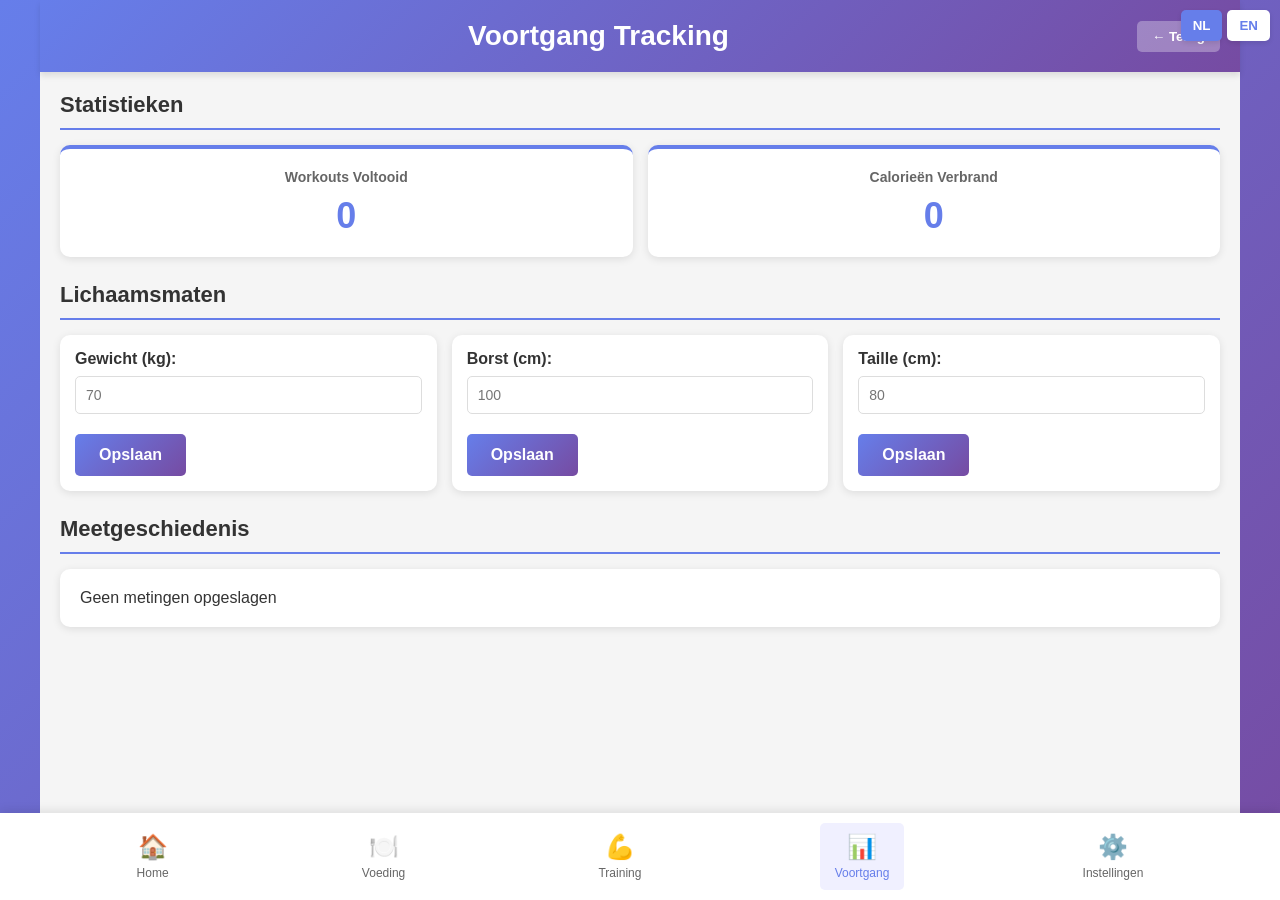
==== progress.html @ 4b8b4304 "Initial commit: Complete fitness app with all pages and functionality" ====
<!DOCTYPE html>
<html lang="nl">
<head>
    <meta charset="UTF-8">
    <meta name="viewport" content="width=device-width, initial-scale=1.0">
    <title>Voortgang</title>
    <link rel="stylesheet" href="styles.css">
</head>
<body>
    <div class="container">
        <div class="language-switch">
            <button id="langNl" class="lang-btn active">NL</button>
            <button id="langEn" class="lang-btn">EN</button>
        </div>

        <header class="header">
            <h1>Voortgang Tracking</h1>
            <button onclick="navigateTo('index')" class="btn-back">← Terug</button>
        </header>

        <main id="mainContent" class="main-content">
            <div class="section">
                <h2>Statistieken</h2>
                <div class="stats-grid">
                    <div class="stat-card">
                        <h3>Workouts Voltooid</h3>
                        <p class="stat-number" id="workoutsCount">0</p>
                    </div>
                    <div class="stat-card">
                        <h3>Calorieën Verbrand</h3>
                        <p class="stat-number" id="caloriesBurned">0</p>
                    </div>
                </div>
            </div>

            <div class="section">
                <h2>Lichaamsmaten</h2>
                <div class="measurements">
                    <div class="measurement-input">
                        <label>Gewicht (kg):</label>
                        <input type="number" id="weight" step="0.1" placeholder="70">
                        <button onclick="addMeasurement('weight')" class="btn-primary">Opslaan</button>
                    </div>
                    <div class="measurement-input">
                        <label>Borst (cm):</label>
                        <input type="number" id="chest" step="0.1" placeholder="100">
                        <button onclick="addMeasurement('chest')" class="btn-primary">Opslaan</button>
                    </div>
                    <div class="measurement-input">
                        <label>Taille (cm):</label>
                        <input type="number" id="waist" step="0.1" placeholder="80">
                        <button onclick="addMeasurement('waist')" class="btn-primary">Opslaan</button>
                    </div>
                </div>
            </div>

            <div class="section">
                <h2>Meetgeschiedenis</h2>
                <div id="measurementHistory" class="measurement-history">
                    <p>Geen metingen opgeslagen</p>
                </div>
            </div>
        </main>

        <footer class="footer">
            <nav class="nav-footer">
                <a href="#" onclick="navigateTo('index')" class="nav-item"><span class="icon">🏠</span><span>Home</span></a>
                <a href="#" onclick="navigateTo('nutrition')" class="nav-item"><span class="icon">🍽️</span><span>Voeding</span></a>
                <a href="#" onclick="navigateTo('workout')" class="nav-item"><span class="icon">💪</span><span>Training</span></a>
                <a href="#" onclick="navigateTo('progress')" class="nav-item active"><span class="icon">📊</span><span>Voortgang</span></a>
                <a href="#" onclick="navigateTo('settings')" class="nav-item"><span class="icon">⚙️</span><span>Instellingen</span></a>
            </nav>
        </footer>
    </div>

    <script src="app.js"></script>
    <script src="progress.js"></script>
</body>
</html>
---- styles.css ----
/* ===== GLOBAL STYLES ===== */
* {
    margin: 0;
    padding: 0;
    box-sizing: border-box;
}

body {
    font-family: 'Segoe UI', Tahoma, Geneva, Verdana, sans-serif;
    background: linear-gradient(135deg, #667eea 0%, #764ba2 100%);
    min-height: 100vh;
    color: #333;
}

html, body {
    width: 100%;
    height: 100%;
    overflow-x: hidden;
}

.container {
    max-width: 1200px;
    margin: 0 auto;
    padding: 0;
    position: relative;
    min-height: 100vh;
    display: flex;
    flex-direction: column;
    background-color: #f5f5f5;
}

/* ===== LANGUAGE SWITCH ===== */
.language-switch {
    position: fixed;
    top: 10px;
    right: 10px;
    z-index: 1000;
    display: flex;
    gap: 5px;
}

.lang-btn {
    padding: 8px 12px;
    border: none;
    background: white;
    color: #667eea;
    border-radius: 5px;
    cursor: pointer;
    font-weight: bold;
    transition: all 0.3s ease;
    box-shadow: 0 2px 5px rgba(0,0,0,0.1);
}

.lang-btn.active {
    background: #667eea;
    color: white;
}

.lang-btn:hover {
    transform: translateY(-2px);
    box-shadow: 0 4px 8px rgba(0,0,0,0.2);
}

/* ===== HEADER ===== */
.header {
    background: linear-gradient(135deg, #667eea 0%, #764ba2 100%);
    color: white;
    padding: 20px;
    text-align: center;
    box-shadow: 0 4px 6px rgba(0,0,0,0.1);
    display: flex;
    justify-content: space-between;
    align-items: center;
}

.header h1 {
    font-size: 28px;
    flex: 1;
    margin: 0;
}

.btn-back {
    background: rgba(255,255,255,0.3);
    color: white;
    border: none;
    padding: 8px 15px;
    border-radius: 5px;
    cursor: pointer;
    transition: all 0.3s ease;
    font-weight: bold;
}

.btn-back:hover {
    background: rgba(255,255,255,0.5);
}

/* ===== MAIN CONTENT ===== */
.main-content {
    flex: 1;
    padding: 20px;
    padding-bottom: 100px;
    overflow-y: auto;
}

.section {
    margin-bottom: 25px;
}

.section h2 {
    color: #333;
    margin-bottom: 15px;
    font-size: 22px;
    border-bottom: 2px solid #667eea;
    padding-bottom: 10px;
}

/* ===== CARDS ===== */
.card {
    background: white;
    border-radius: 10px;
    padding: 20px;
    margin-bottom: 15px;
    box-shadow: 0 2px 8px rgba(0,0,0,0.1);
    transition: transform 0.3s ease, box-shadow 0.3s ease;
}

.card:hover {
    transform: translateY(-2px);
    box-shadow: 0 4px 12px rgba(0,0,0,0.15);
}

.card h2 {
    color: #333;
    margin-bottom: 10px;
    border: none;
    padding-bottom: 0;
}

.card h3 {
    color: #555;
    margin-bottom: 10px;
}

/* ===== BUTTONS ===== */
.btn-primary {
    background: linear-gradient(135deg, #667eea 0%, #764ba2 100%);
    color: white;
    border: none;
    padding: 12px 24px;
    border-radius: 5px;
    cursor: pointer;
    font-size: 16px;
    font-weight: bold;
    transition: all 0.3s ease;
    margin-top: 10px;
}

.btn-primary:hover {
    transform: translateY(-2px);
    box-shadow: 0 4px 8px rgba(102, 126, 234, 0.4);
}

.btn-primary:active {
    transform: translateY(0);
}

.btn-secondary {
    background: #6c757d;
    color: white;
    border: none;
    padding: 10px 20px;
    border-radius: 5px;
    cursor: pointer;
    transition: all 0.3s ease;
}

.btn-secondary:hover {
    background: #5a6268;
}

.btn-success {
    background: linear-gradient(135deg, #00d4ff 0%, #0099ff 100%);
    color: white;
    border: none;
    padding: 12px 24px;
    border-radius: 5px;
    cursor: pointer;
    font-weight: bold;
    transition: all 0.3s ease;
}

.btn-success:hover {
    transform: translateY(-2px);
    box-shadow: 0 4px 8px rgba(0, 211, 255, 0.4);
}

.btn-danger {
    background: linear-gradient(135deg, #ff6b6b 0%, #ee5a6f 100%);
    color: white;
    border: none;
    padding: 10px 20px;
    border-radius: 5px;
    cursor: pointer;
    transition: all 0.3s ease;
}

.btn-danger:hover {
    transform: translateY(-2px);
    box-shadow: 0 4px 8px rgba(255, 107, 107, 0.4);
}

.btn-cta {
    background: linear-gradient(135deg, #00d4ff 0%, #0099ff 100%);
    color: white;
    border: none;
    padding: 15px 30px;
    border-radius: 5px;
    cursor: pointer;
    font-size: 18px;
    font-weight: bold;
    width: 100%;
    transition: all 0.3s ease;
}

.btn-cta:hover {
    transform: translateY(-3px);
    box-shadow: 0 6px 12px rgba(0, 211, 255, 0.4);
}

.btn-small {
    background: #667eea;
    color: white;
    border: none;
    padding: 8px 16px;
    border-radius: 5px;
    cursor: pointer;
    font-size: 14px;
    transition: all 0.3s ease;
}

.btn-small:hover {
    background: #764ba2;
}

/* ===== OVERVIEW SECTION ===== */
.overview-section {
    width: 100%;
}

.goal-display {
    background: #f8f9fa;
    padding: 15px;
    border-radius: 5px;
    margin-top: 10px;
    border-left: 4px solid #667eea;
}

.progress-overview {
    background: #f8f9fa;
    padding: 15px;
    border-radius: 5px;
}

/* ===== DIFFICULTY LEVELS ===== */
.difficulty-grid {
    display: grid;
    grid-template-columns: repeat(auto-fit, minmax(150px, 1fr));
    gap: 15px;
    margin-bottom: 20px;
}

.difficulty-btn {
    padding: 20px;
    border: 2px solid #ddd;
    background: white;
    border-radius: 10px;
    cursor: pointer;
    font-size: 16px;
    font-weight: bold;
    transition: all 0.3s ease;
    display: flex;
    flex-direction: column;
    align-items: center;
    gap: 10px;
}

.difficulty-btn .icon {
    font-size: 32px;
}

.difficulty-btn.easy:hover {
    border-color: #00d84c;
    background: #f0fdf4;
}

.difficulty-btn.medium:hover {
    border-color: #ffc107;
    background: #fffbf0;
}

.difficulty-btn.hard:hover {
    border-color: #ff6b6b;
    background: #fff5f5;
}

/* ===== WORKOUT DISPLAY ===== */
.exercise-card {
    background: white;
    border-radius: 10px;
    padding: 20px;
    box-shadow: 0 2px 8px rgba(0,0,0,0.1);
    margin-bottom: 20px;
}

.exercise-details {
    margin: 15px 0;
}

.exercise-details p {
    padding: 8px 0;
    font-size: 16px;
}

.exercise-tracker {
    display: flex;
    gap: 10px;
    margin-top: 15px;
}

.exercise-tracker input {
    flex: 1;
    padding: 10px;
    border: 1px solid #ddd;
    border-radius: 5px;
    font-size: 14px;
}

.navigation-buttons {
    display: flex;
    justify-content: space-between;
    align-items: center;
    margin: 20px 0;
    gap: 10px;
}

.action-buttons {
    display: flex;
    gap: 10px;
    margin-top: 20px;
}

.action-buttons button {
    flex: 1;
}

/* ===== MACROS GRID ===== */
.macros-grid {
    display: grid;
    grid-template-columns: repeat(auto-fit, minmax(200px, 1fr));
    gap: 15px;
    margin-bottom: 20px;
}

.macro-card {
    background: white;
    border-radius: 10px;
    padding: 20px;
    box-shadow: 0 2px 8px rgba(0,0,0,0.1);
    border-top: 4px solid;
}

.macro-card.protein {
    border-top-color: #ff6b6b;
}

.macro-card.carbs {
    border-top-color: #ffc107;
}

.macro-card.fat {
    border-top-color: #00d4ff;
}

.macro-input {
    margin: 10px 0;
}

.macro-input label {
    display: block;
    margin-bottom: 5px;
    font-weight: bold;
}

.macro-input input {
    width: 100%;
    padding: 8px;
    border: 1px solid #ddd;
    border-radius: 5px;
    margin-bottom: 10px;
}

.macro-input span {
    font-weight: bold;
    color: #667eea;
    font-size: 18px;
}

/* ===== RECOMMENDATIONS ===== */
.recommendations {
    display: grid;
    grid-template-columns: repeat(auto-fit, minmax(250px, 1fr));
    gap: 15px;
}

.food-card {
    background: white;
    border-radius: 10px;
    padding: 20px;
    box-shadow: 0 2px 8px rgba(0,0,0,0.1);
}

.food-card h3 {
    color: #667eea;
    margin-bottom: 15px;
    font-size: 18px;
}

.food-card ul {
    list-style: none;
}

.food-card li {
    padding: 8px 0;
    border-bottom: 1px solid #eee;
    color: #555;
}

.food-card li:last-child {
    border-bottom: none;
}

/* ===== MEASUREMENTS ===== */
.measurements {
    display: grid;
    grid-template-columns: repeat(auto-fit, minmax(200px, 1fr));
    gap: 15px;
    margin-bottom: 20px;
}

.measurement-input {
    background: white;
    padding: 15px;
    border-radius: 10px;
    box-shadow: 0 2px 8px rgba(0,0,0,0.1);
}

.measurement-input label {
    display: block;
    margin-bottom: 8px;
    font-weight: bold;
    color: #333;
}

.measurement-input input {
    width: 100%;
    padding: 10px;
    border: 1px solid #ddd;
    border-radius: 5px;
    margin-bottom: 10px;
    font-size: 14px;
}

.measurement-history {
    background: white;
    border-radius: 10px;
    padding: 20px;
    box-shadow: 0 2px 8px rgba(0,0,0,0.1);
}

.measurement-entry {
    border-bottom: 1px solid #eee;
    padding: 12px 0;
}

.measurement-entry:last-child {
    border-bottom: none;
}

/* ===== STATS GRID ===== */
.stats-grid {
    display: grid;
    grid-template-columns: repeat(auto-fit, minmax(150px, 1fr));
    gap: 15px;
    margin-bottom: 20px;
}

.stat-card {
    background: white;
    border-radius: 10px;
    padding: 20px;
    text-align: center;
    box-shadow: 0 2px 8px rgba(0,0,0,0.1);
    border-top: 4px solid #667eea;
}

.stat-card h3 {
    color: #666;
    font-size: 14px;
    margin-bottom: 10px;
}

.stat-number {
    font-size: 36px;
    font-weight: bold;
    color: #667eea;
}

/* ===== WORKOUT HISTORY ===== */
.workout-history {
    background: white;
    border-radius: 10px;
    padding: 20px;
    box-shadow: 0 2px 8px rgba(0,0,0,0.1);
}

.workout-item {
    border-bottom: 1px solid #eee;
    padding: 15px 0;
}

.workout-item:last-child {
    border-bottom: none;
}

.workout-item h4 {
    color: #333;
    margin-bottom: 5px;
}

.workout-item p {
    color: #666;
    font-size: 14px;
}

/* ===== PERSONAL RECORDS ===== */
.personal-records {
    background: white;
    border-radius: 10px;
    padding: 20px;
    box-shadow: 0 2px 8px rgba(0,0,0,0.1);
}

.pr-item {
    border-bottom: 1px solid #eee;
    padding: 12px 0;
}

.pr-item:last-child {
    border-bottom: none;
}

/* ===== MEAL LOG ===== */
.meal-log {
    background: white;
    border-radius: 10px;
    padding: 20px;
    box-shadow: 0 2px 8px rgba(0,0,0,0.1);
}

.meal-input {
    display: flex;
    gap: 10px;
    margin-bottom: 20px;
}

.meal-input input {
    flex: 1;
    padding: 10px;
    border: 1px solid #ddd;
    border-radius: 5px;
    font-size: 14px;
}

.meal-input button {
    padding: 10px 20px;
}

.meal-list {
    margin-top: 15px;
}

.meal-item {
    display: flex;
    justify-content: space-between;
    align-items: center;
    padding: 10px;
    background: #f8f9fa;
    border-radius: 5px;
    margin-bottom: 8px;
}

.meal-item-info {
    flex: 1;
}

.meal-item-name {
    font-weight: bold;
    color: #333;
}

.meal-item-calories {
    font-size: 14px;
    color: #666;
}

.meal-item-delete {
    background: #ff6b6b;
    color: white;
    border: none;
    padding: 5px 10px;
    border-radius: 3px;
    cursor: pointer;
    font-size: 12px;
}

/* ===== SETTINGS ===== */
.setting-item {
    background: white;
    padding: 15px;
    border-radius: 10px;
    margin-bottom: 15px;
    box-shadow: 0 2px 8px rgba(0,0,0,0.1);
}

.setting-item label {
    display: block;
    font-weight: bold;
    color: #333;
    margin-bottom: 10px;
}

.setting-item input[type="text"],
.setting-item input[type="number"],
.select-input {
    width: 100%;
    padding: 10px;
    border: 1px solid #ddd;
    border-radius: 5px;
    font-size: 14px;
    margin-bottom: 10px;
}

.language-buttons {
    display: flex;
    gap: 10px;
}

.lang-setting-btn {
    flex: 1;
    padding: 15px;
    border: 2px solid #ddd;
    background: white;
    border-radius: 5px;
    cursor: pointer;
    transition: all 0.3s ease;
    font-weight: bold;
    display: flex;
    align-items: center;
    justify-content: center;
    gap: 8px;
}

.lang-setting-btn.active {
    border-color: #667eea;
    background: #f0f0ff;
    color: #667eea;
}

.lang-setting-btn:hover {
    border-color: #667eea;
}

.flag {
    font-size: 24px;
}

.data-buttons {
    display: flex;
    gap: 10px;
}

.data-buttons button {
    flex: 1;
    padding: 15px;
    font-weight: bold;
}

.about-info {
    background: white;
    padding: 15px;
    border-radius: 10px;
    box-shadow: 0 2px 8px rgba(0,0,0,0.1);
}

.about-info p {
    padding: 8px 0;
    color: #555;
}

/* ===== FOOTER ===== */
.footer {
    position: fixed;
    bottom: 0;
    left: 0;
    right: 0;
    background: white;
    box-shadow: 0 -2px 10px rgba(0,0,0,0.1);
    z-index: 100;
}

.nav-footer {
    display: flex;
    justify-content: space-around;
    align-items: center;
    padding: 10px 0;
    max-width: 1200px;
    margin: 0 auto;
}

.nav-item {
    display: flex;
    flex-direction: column;
    align-items: center;
    justify-content: center;
    gap: 5px;
    text-decoration: none;
    color: #666;
    transition: all 0.3s ease;
    padding: 10px 15px;
    border-radius: 5px;
    cursor: pointer;
}

.nav-item .icon {
    font-size: 24px;
}

.nav-item span:last-child {
    font-size: 12px;
}

.nav-item:hover {
    color: #667eea;
    background: #f0f0ff;
}

.nav-item.active {
    color: #667eea;
    background: #f0f0ff;
}

/* ===== RESPONSIVE DESIGN ===== */
@media (max-width: 768px) {
    .container {
        max-width: 100%;
    }

    .header {
        flex-direction: column;
        gap: 10px;
    }

    .main-content {
        padding: 15px;
        padding-bottom: 120px;
    }

    .difficulty-grid {
        grid-template-columns: 1fr;
    }

    .macros-grid {
        grid-template-columns: 1fr;
    }

    .measurements {
        grid-template-columns: 1fr;
    }

    .stats-grid {
        grid-template-columns: repeat(2, 1fr);
    }

    .nav-item span:last-child {
        display: none;
    }

    .nav-footer {
        gap: 5px;
        padding: 8px 0;
    }

    .nav-item {
        padding: 8px 10px;
    }

    .action-buttons {
        flex-direction: column;
    }

    .meal-input {
        flex-direction: column;
    }

    .data-buttons {
        flex-direction: column;
    }

    .language-buttons {
        flex-direction: column;
    }
}

@media (max-width: 480px) {
    .header h1 {
        font-size: 20px;
    }

    .btn-primary,
    .btn-cta,
    .btn-success {
        padding: 10px 15px;
        font-size: 14px;
    }

    .stat-number {
        font-size: 28px;
    }

    .stats-grid {
        grid-template-columns: 1fr;
    }

    .main-content {
        padding: 10px;
        padding-bottom: 110px;
    }
}

/* ===== INPUT FOCUS STYLES ===== */
input:focus,
textarea:focus,
select:focus {
    outline: none;
    border-color: #667eea !important;
    box-shadow: 0 0 0 3px rgba(102, 126, 234, 0.1);
}

textarea {
    width: 100%;
    padding: 12px;
    border: 1px solid #ddd;
    border-radius: 5px;
    font-family: inherit;
    resize: vertical;
    min-height: 100px;
}
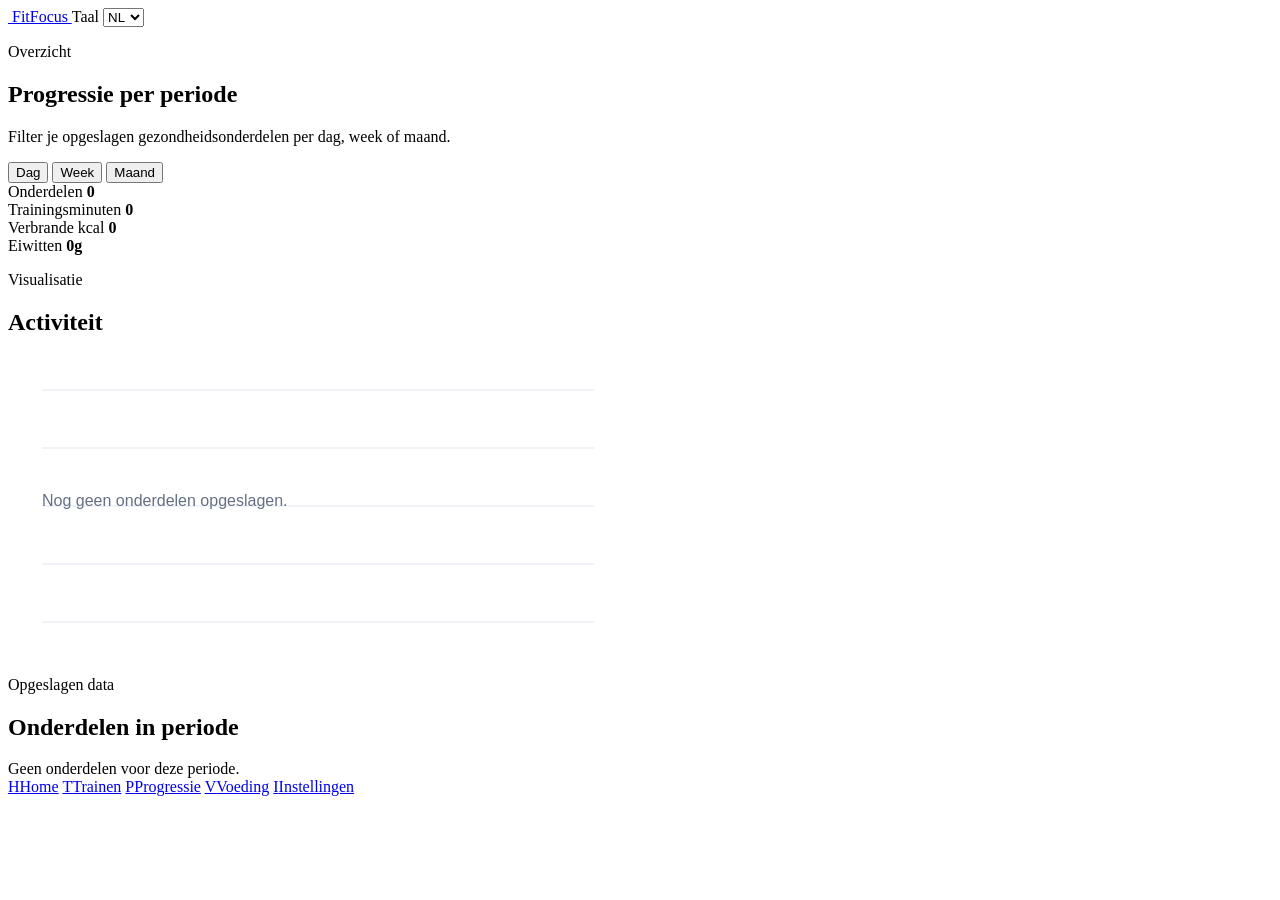
==== commit 0937c924: "update" ====
--- a/progress.html
+++ b/progress.html
@@ -1,79 +1,92 @@
-<!DOCTYPE html>
+<!doctype html>
 <html lang="nl">
-<head>
-    <meta charset="UTF-8">
-    <meta name="viewport" content="width=device-width, initial-scale=1.0">
-    <title>Voortgang</title>
-    <link rel="stylesheet" href="styles.css">
-</head>
-<body>
-    <div class="container">
-        <div class="language-switch">
-            <button id="langNl" class="lang-btn active">NL</button>
-            <button id="langEn" class="lang-btn">EN</button>
+  <head>
+    <meta charset="utf-8">
+    <meta name="viewport" content="width=device-width, initial-scale=1">
+    <meta name="theme-color" content="#16213a">
+    <title>FitFocus | Progressie</title>
+    <link rel="manifest" href="./manifest.json">
+    <link rel="icon" href="./assets/icon.svg" type="image/svg+xml">
+    <link rel="stylesheet" href="./styles.css">
+  </head>
+  <body data-page="progress">
+    <header class="app-header">
+      <a class="brand" href="./index.html" aria-label="FitFocus home">
+        <img class="brand-mark" src="./assets/icon.svg" alt="">
+        <span>FitFocus</span>
+      </a>
+      <label class="language-field">
+        <span data-i18n="language">Taal</span>
+        <select data-language-select aria-label="Taal kiezen">
+          <option value="nl">NL</option>
+          <option value="en">EN</option>
+        </select>
+      </label>
+    </header>
+
+    <main class="app-shell">
+      <section class="page-title">
+        <p class="eyebrow" data-i18n="overview">Overzicht</p>
+        <h1 data-i18n="progressTitle">Progressie per periode</h1>
+        <p class="muted" data-i18n="progressIntro">Filter je opgeslagen gezondheidsonderdelen per dag, week of maand.</p>
+      </section>
+
+      <section class="period-tabs" aria-label="Periode kiezen">
+        <button class="is-active" type="button" data-period="day" data-i18n="day">Dag</button>
+        <button type="button" data-period="week" data-i18n="week">Week</button>
+        <button type="button" data-period="month" data-i18n="month">Maand</button>
+      </section>
+
+      <section class="metric-grid wide">
+        <div class="metric-card">
+          <span data-i18n="items">Onderdelen</span>
+          <strong id="progressItemCount">0</strong>
         </div>
+        <div class="metric-card">
+          <span data-i18n="trainingMinutes">Trainingsminuten</span>
+          <strong id="progressMinutes">0</strong>
+        </div>
+        <div class="metric-card">
+          <span data-i18n="burnedKcal">Verbrande kcal</span>
+          <strong id="progressKcal">0</strong>
+        </div>
+        <div class="metric-card">
+          <span data-i18n="protein">Eiwitten</span>
+          <strong id="progressProtein">0g</strong>
+        </div>
+      </section>
 
-        <header class="header">
-            <h1>Voortgang Tracking</h1>
-            <button onclick="navigateTo('index')" class="btn-back">← Terug</button>
-        </header>
+      <section class="content-grid">
+        <article class="panel">
+          <div class="section-heading">
+            <div>
+              <p class="eyebrow" data-i18n="visual">Visualisatie</p>
+              <h2 data-i18n="activityChart">Activiteit</h2>
+            </div>
+          </div>
+          <canvas id="progressChart" width="620" height="300" aria-label="Progressiegrafiek"></canvas>
+        </article>
 
-        <main id="mainContent" class="main-content">
-            <div class="section">
-                <h2>Statistieken</h2>
-                <div class="stats-grid">
-                    <div class="stat-card">
-                        <h3>Workouts Voltooid</h3>
-                        <p class="stat-number" id="workoutsCount">0</p>
-                    </div>
-                    <div class="stat-card">
-                        <h3>Calorieën Verbrand</h3>
-                        <p class="stat-number" id="caloriesBurned">0</p>
-                    </div>
-                </div>
+        <article class="panel">
+          <div class="section-heading">
+            <div>
+              <p class="eyebrow" data-i18n="storedData">Opgeslagen data</p>
+              <h2 data-i18n="periodItems">Onderdelen in periode</h2>
             </div>
+          </div>
+          <div id="progressList" class="entry-list empty-state" data-i18n="noPeriodEntries">Geen onderdelen voor deze periode.</div>
+        </article>
+      </section>
+    </main>
 
-            <div class="section">
-                <h2>Lichaamsmaten</h2>
-                <div class="measurements">
-                    <div class="measurement-input">
-                        <label>Gewicht (kg):</label>
-                        <input type="number" id="weight" step="0.1" placeholder="70">
-                        <button onclick="addMeasurement('weight')" class="btn-primary">Opslaan</button>
-                    </div>
-                    <div class="measurement-input">
-                        <label>Borst (cm):</label>
-                        <input type="number" id="chest" step="0.1" placeholder="100">
-                        <button onclick="addMeasurement('chest')" class="btn-primary">Opslaan</button>
-                    </div>
-                    <div class="measurement-input">
-                        <label>Taille (cm):</label>
-                        <input type="number" id="waist" step="0.1" placeholder="80">
-                        <button onclick="addMeasurement('waist')" class="btn-primary">Opslaan</button>
-                    </div>
-                </div>
-            </div>
+    <footer class="bottom-nav" aria-label="Hoofdnavigatie">
+      <a href="./index.html" data-nav="home"><span class="nav-icon">H</span><span data-i18n="home">Home</span></a>
+      <a href="./training.html" data-nav="training"><span class="nav-icon">T</span><span data-i18n="train">Trainen</span></a>
+      <a href="./progress.html" data-nav="progress"><span class="nav-icon">P</span><span data-i18n="progress">Progressie</span></a>
+      <a href="./voeding.html" data-nav="nutrition"><span class="nav-icon">V</span><span data-i18n="nutrition">Voeding</span></a>
+      <a href="./settings.html" data-nav="settings"><span class="nav-icon">I</span><span data-i18n="settings">Instellingen</span></a>
+    </footer>
 
-            <div class="section">
-                <h2>Meetgeschiedenis</h2>
-                <div id="measurementHistory" class="measurement-history">
-                    <p>Geen metingen opgeslagen</p>
-                </div>
-            </div>
-        </main>
-
-        <footer class="footer">
-            <nav class="nav-footer">
-                <a href="#" onclick="navigateTo('index')" class="nav-item"><span class="icon">🏠</span><span>Home</span></a>
-                <a href="#" onclick="navigateTo('nutrition')" class="nav-item"><span class="icon">🍽️</span><span>Voeding</span></a>
-                <a href="#" onclick="navigateTo('workout')" class="nav-item"><span class="icon">💪</span><span>Training</span></a>
-                <a href="#" onclick="navigateTo('progress')" class="nav-item active"><span class="icon">📊</span><span>Voortgang</span></a>
-                <a href="#" onclick="navigateTo('settings')" class="nav-item"><span class="icon">⚙️</span><span>Instellingen</span></a>
-            </nav>
-        </footer>
-    </div>
-
-    <script src="app.js"></script>
-    <script src="progress.js"></script>
-</body>
-</html>+    <script src="./app.js" defer></script>
+  </body>
+</html>
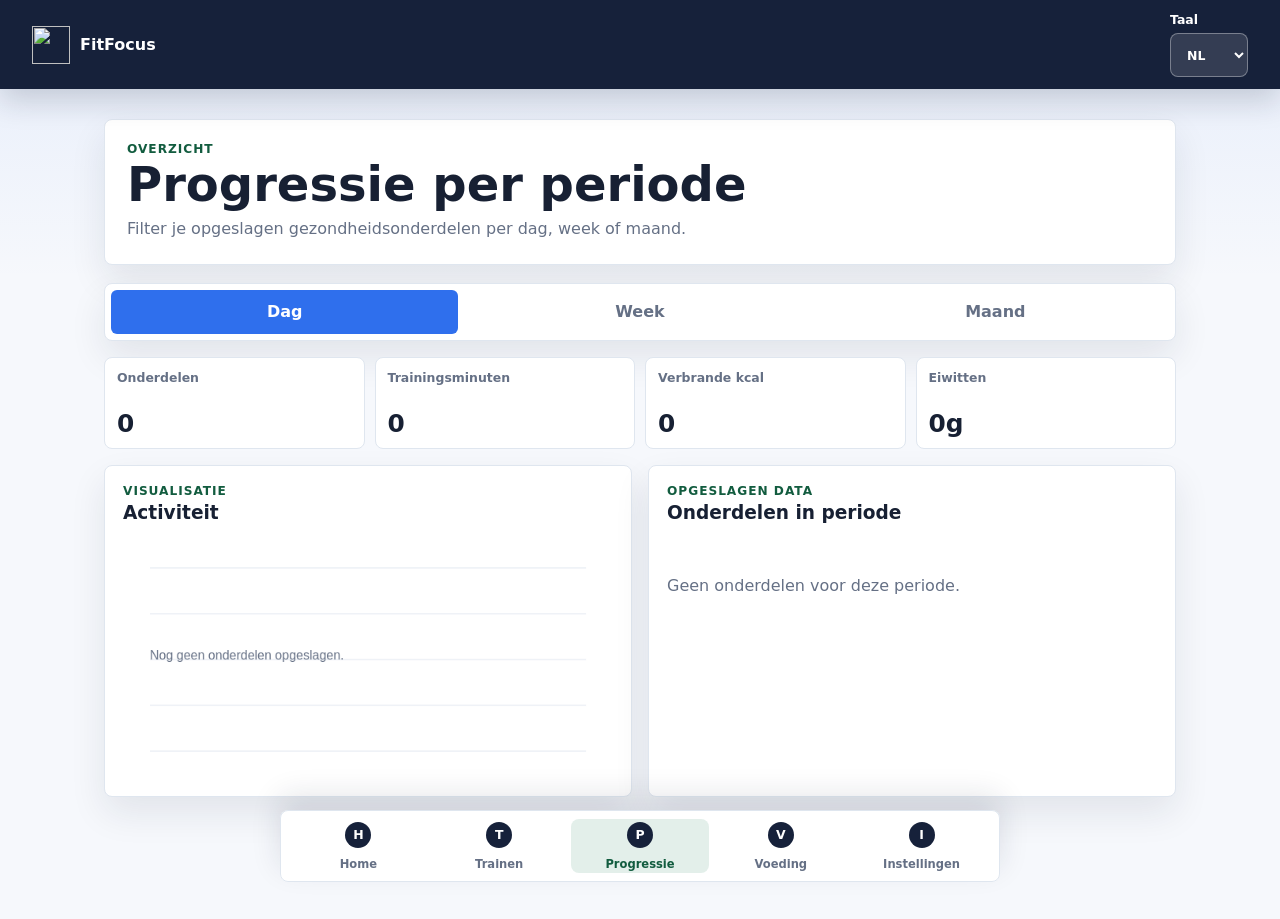
==== commit d6417f5d: "update" ====
--- a/progress.html
+++ b/progress.html
@@ -7,7 +7,7 @@
     <title>FitFocus | Progressie</title>
     <link rel="manifest" href="./manifest.json">
     <link rel="icon" href="./assets/icon.svg" type="image/svg+xml">
-    <link rel="stylesheet" href="./styles.css">
+    <link rel="stylesheet" href="./css/styles.css">
   </head>
   <body data-page="progress">
     <header class="app-header">
@@ -87,6 +87,6 @@
       <a href="./settings.html" data-nav="settings"><span class="nav-icon">I</span><span data-i18n="settings">Instellingen</span></a>
     </footer>
 
-    <script src="./app.js" defer></script>
+    <script src="./js/app.js" defer></script>
   </body>
 </html>
--- a/css/styles.css
+++ b/css/styles.css
@@ -0,0 +1,685 @@
+:root {
+  color-scheme: light;
+  --background: #f6f8fc;
+  --surface: #ffffff;
+  --surface-strong: #eef3f7;
+  --text: #172033;
+  --muted: #657085;
+  --line: #dfe6ef;
+  --primary: #1c7c54;
+  --primary-dark: #125c3f;
+  --accent: #ff6b4a;
+  --blue: #2f6fed;
+  --yellow: #f2c94c;
+  --danger: #c83232;
+  --shadow: 0 16px 36px rgba(22, 33, 58, 0.09);
+  --radius: 8px;
+  font-family: Inter, ui-sans-serif, system-ui, -apple-system, BlinkMacSystemFont, "Segoe UI", sans-serif;
+}
+
+* {
+  box-sizing: border-box;
+}
+
+html {
+  min-height: 100%;
+  background: var(--background);
+}
+
+body {
+  min-height: 100%;
+  margin: 0;
+  color: var(--text);
+  background:
+    linear-gradient(180deg, rgba(47, 111, 237, 0.08), transparent 280px),
+    var(--background);
+}
+
+button,
+input,
+select {
+  font: inherit;
+}
+
+button,
+a,
+select,
+input {
+  -webkit-tap-highlight-color: transparent;
+}
+
+a {
+  color: inherit;
+  text-decoration: none;
+}
+
+canvas {
+  display: block;
+  width: 100%;
+  max-width: 100%;
+  min-height: 210px;
+}
+
+.app-header {
+  position: sticky;
+  top: 0;
+  z-index: 10;
+  display: flex;
+  align-items: center;
+  justify-content: space-between;
+  gap: 16px;
+  min-height: 68px;
+  padding: 12px 18px;
+  color: #ffffff;
+  background: #16213a;
+  box-shadow: 0 12px 28px rgba(22, 33, 58, 0.18);
+}
+
+.brand {
+  display: inline-flex;
+  align-items: center;
+  gap: 10px;
+  min-width: 0;
+  font-weight: 800;
+  letter-spacing: 0;
+}
+
+.brand-mark {
+  width: 38px;
+  height: 38px;
+  flex: 0 0 auto;
+}
+
+.language-field,
+.wide-label {
+  display: grid;
+  gap: 6px;
+  color: inherit;
+  font-size: 0.78rem;
+  font-weight: 700;
+}
+
+.language-field select,
+.wide-label select,
+input,
+select {
+  min-height: 44px;
+  border: 1px solid var(--line);
+  border-radius: var(--radius);
+  padding: 0 12px;
+  color: var(--text);
+  background: #ffffff;
+}
+
+.language-field select {
+  min-width: 78px;
+  border-color: rgba(255, 255, 255, 0.34);
+  color: #ffffff;
+  background: rgba(255, 255, 255, 0.13);
+}
+
+.language-field option {
+  color: var(--text);
+}
+
+.app-shell {
+  width: min(1120px, 100%);
+  margin: 0 auto;
+  padding: 22px 16px 108px;
+}
+
+.hero-panel,
+.page-title,
+.panel {
+  border: 1px solid var(--line);
+  border-radius: var(--radius);
+  background: var(--surface);
+  box-shadow: var(--shadow);
+}
+
+.hero-panel {
+  display: grid;
+  gap: 20px;
+  padding: 24px;
+  background:
+    linear-gradient(135deg, rgba(28, 124, 84, 0.12), rgba(47, 111, 237, 0.1)),
+    #ffffff;
+}
+
+.hero-panel h1,
+.page-title h1 {
+  margin: 4px 0 8px;
+  font-size: clamp(2rem, 6vw, 3.8rem);
+  line-height: 1;
+  letter-spacing: 0;
+}
+
+.page-title {
+  padding: 22px;
+  margin-bottom: 18px;
+}
+
+.page-title h1 {
+  font-size: clamp(1.9rem, 5vw, 3rem);
+}
+
+.eyebrow {
+  margin: 0;
+  color: var(--primary-dark);
+  font-size: 0.76rem;
+  font-weight: 800;
+  letter-spacing: 0.08em;
+  text-transform: uppercase;
+}
+
+.muted {
+  margin: 0;
+  max-width: 66ch;
+  color: var(--muted);
+  line-height: 1.6;
+}
+
+.dashboard-grid,
+.content-grid,
+.training-layout,
+.nutrition-layout,
+.settings-grid {
+  display: grid;
+  gap: 16px;
+  margin-top: 16px;
+}
+
+.panel {
+  padding: 18px;
+}
+
+.section-heading {
+  display: flex;
+  align-items: start;
+  justify-content: space-between;
+  gap: 14px;
+  margin-bottom: 16px;
+}
+
+.section-heading h2 {
+  margin: 4px 0 0;
+  font-size: 1.16rem;
+  line-height: 1.2;
+  letter-spacing: 0;
+}
+
+.score-pill {
+  display: inline-grid;
+  place-items: center;
+  min-width: 64px;
+  min-height: 38px;
+  border: 1px solid rgba(28, 124, 84, 0.25);
+  border-radius: 999px;
+  padding: 0 12px;
+  color: var(--primary-dark);
+  background: rgba(28, 124, 84, 0.1);
+  font-weight: 800;
+}
+
+.progress-rail {
+  height: 12px;
+  overflow: hidden;
+  border-radius: 999px;
+  background: var(--surface-strong);
+}
+
+.progress-rail span {
+  display: block;
+  width: 0;
+  height: 100%;
+  border-radius: inherit;
+  background: linear-gradient(90deg, var(--primary), var(--blue));
+  transition: width 260ms ease;
+}
+
+.metric-grid {
+  display: grid;
+  grid-template-columns: repeat(3, minmax(0, 1fr));
+  gap: 10px;
+  margin-top: 16px;
+}
+
+.metric-grid.wide {
+  grid-template-columns: repeat(2, minmax(0, 1fr));
+  margin-top: 0;
+}
+
+.metric-card {
+  min-height: 86px;
+  border: 1px solid var(--line);
+  border-radius: var(--radius);
+  padding: 12px;
+  background: #ffffff;
+}
+
+.metric-card span {
+  display: block;
+  min-height: 34px;
+  color: var(--muted);
+  font-size: 0.78rem;
+  font-weight: 700;
+}
+
+.metric-card strong {
+  display: block;
+  margin-top: 8px;
+  font-size: 1.55rem;
+  line-height: 1;
+}
+
+.stacked-form {
+  display: grid;
+  gap: 14px;
+}
+
+.stacked-form label,
+.wide-label {
+  display: grid;
+  gap: 7px;
+  color: var(--muted);
+  font-size: 0.86rem;
+  font-weight: 700;
+}
+
+.two-column,
+.three-column {
+  display: grid;
+  gap: 12px;
+}
+
+.two-column {
+  grid-template-columns: repeat(2, minmax(0, 1fr));
+}
+
+.three-column {
+  grid-template-columns: repeat(3, minmax(0, 1fr));
+}
+
+.primary-action,
+.secondary-action,
+.danger-action {
+  display: inline-flex;
+  align-items: center;
+  justify-content: center;
+  min-height: 48px;
+  border: 0;
+  border-radius: var(--radius);
+  padding: 0 18px;
+  cursor: pointer;
+  font-weight: 800;
+  letter-spacing: 0;
+}
+
+.primary-action {
+  color: #ffffff;
+  background: var(--primary);
+}
+
+.primary-action:hover {
+  background: var(--primary-dark);
+}
+
+.secondary-action {
+  color: var(--text);
+  background: var(--surface-strong);
+}
+
+.danger-action {
+  color: #ffffff;
+  background: var(--danger);
+}
+
+.full-width {
+  width: 100%;
+}
+
+.button-row {
+  display: grid;
+  gap: 10px;
+}
+
+.entry-list {
+  display: grid;
+  gap: 10px;
+}
+
+.empty-state {
+  min-height: 90px;
+  align-content: center;
+  color: var(--muted);
+}
+
+.entry-item {
+  display: grid;
+  grid-template-columns: 1fr auto;
+  gap: 12px;
+  align-items: center;
+  border: 1px solid var(--line);
+  border-radius: var(--radius);
+  padding: 12px;
+  background: #ffffff;
+}
+
+.entry-item h3 {
+  margin: 0 0 5px;
+  font-size: 0.98rem;
+  letter-spacing: 0;
+}
+
+.entry-item p {
+  margin: 0;
+  color: var(--muted);
+  font-size: 0.86rem;
+}
+
+.delete-entry {
+  width: 42px;
+  height: 42px;
+  border: 1px solid rgba(200, 50, 50, 0.24);
+  border-radius: var(--radius);
+  color: var(--danger);
+  background: rgba(200, 50, 50, 0.08);
+  cursor: pointer;
+  font-weight: 900;
+}
+
+.period-tabs {
+  display: grid;
+  grid-template-columns: repeat(3, minmax(0, 1fr));
+  gap: 8px;
+  margin-bottom: 16px;
+  padding: 6px;
+  border: 1px solid var(--line);
+  border-radius: var(--radius);
+  background: #ffffff;
+  box-shadow: var(--shadow);
+}
+
+.period-tabs button {
+  min-height: 44px;
+  border: 0;
+  border-radius: 6px;
+  color: var(--muted);
+  background: transparent;
+  cursor: pointer;
+  font-weight: 800;
+}
+
+.period-tabs button.is-active {
+  color: #ffffff;
+  background: var(--blue);
+}
+
+.muscle-grid {
+  display: grid;
+  grid-template-columns: repeat(2, minmax(0, 1fr));
+  gap: 10px;
+}
+
+.muscle-card {
+  display: grid;
+  gap: 8px;
+  min-height: 118px;
+  border: 1px solid var(--line);
+  border-radius: var(--radius);
+  padding: 14px;
+  color: var(--text);
+  background: #ffffff;
+  cursor: pointer;
+  text-align: left;
+}
+
+.muscle-card.is-active {
+  border-color: rgba(28, 124, 84, 0.48);
+  background: rgba(28, 124, 84, 0.09);
+}
+
+.muscle-card strong {
+  font-size: 1rem;
+}
+
+.muscle-card span {
+  color: var(--muted);
+  font-size: 0.82rem;
+  line-height: 1.35;
+}
+
+.exercise-list {
+  display: grid;
+  gap: 9px;
+  margin: 0 0 16px;
+  padding: 0;
+  list-style: none;
+}
+
+.exercise-list li {
+  display: grid;
+  grid-template-columns: auto 1fr;
+  gap: 10px;
+  align-items: center;
+  border: 1px solid var(--line);
+  border-radius: var(--radius);
+  padding: 11px;
+  background: var(--surface-strong);
+}
+
+.exercise-list li::before {
+  content: "";
+  width: 10px;
+  height: 10px;
+  border-radius: 50%;
+  background: var(--accent);
+}
+
+.macro-result {
+  display: flex;
+  align-items: center;
+  justify-content: space-between;
+  gap: 12px;
+  border: 1px solid rgba(47, 111, 237, 0.22);
+  border-radius: var(--radius);
+  padding: 12px;
+  background: rgba(47, 111, 237, 0.08);
+}
+
+.macro-result span {
+  color: var(--muted);
+  font-weight: 700;
+}
+
+.macro-bars {
+  display: grid;
+  gap: 12px;
+}
+
+.macro-bar {
+  display: grid;
+  grid-template-columns: minmax(96px, 1fr) auto;
+  gap: 8px 12px;
+  align-items: center;
+}
+
+.macro-bar > span {
+  color: var(--muted);
+  font-weight: 800;
+}
+
+.macro-bar > div {
+  grid-column: 1 / -1;
+  height: 10px;
+  overflow: hidden;
+  border-radius: 999px;
+  background: var(--surface-strong);
+}
+
+.macro-bar > div span {
+  display: block;
+  width: 0;
+  height: 100%;
+  border-radius: inherit;
+  background: var(--primary);
+  transition: width 220ms ease;
+}
+
+.macro-bar[data-macro="protein"] > div span {
+  background: var(--blue);
+}
+
+.macro-bar[data-macro="fat"] > div span {
+  background: var(--accent);
+}
+
+.macro-bar[data-macro="kcal"] > div span {
+  background: var(--yellow);
+}
+
+.status-list {
+  display: grid;
+  gap: 10px;
+  margin-bottom: 16px;
+}
+
+.status-list p {
+  display: flex;
+  justify-content: space-between;
+  gap: 12px;
+  margin: 0;
+  border-bottom: 1px solid var(--line);
+  padding-bottom: 10px;
+}
+
+.status-list span {
+  color: var(--muted);
+}
+
+.danger-panel {
+  border-color: rgba(200, 50, 50, 0.22);
+}
+
+.bottom-nav {
+  position: fixed;
+  right: 0;
+  bottom: 0;
+  left: 0;
+  z-index: 15;
+  display: grid;
+  grid-template-columns: repeat(5, minmax(0, 1fr));
+  gap: 2px;
+  border-top: 1px solid var(--line);
+  padding: 8px 8px calc(8px + env(safe-area-inset-bottom));
+  background: rgba(255, 255, 255, 0.96);
+  box-shadow: 0 -14px 30px rgba(22, 33, 58, 0.12);
+  backdrop-filter: blur(12px);
+}
+
+.bottom-nav a {
+  display: grid;
+  place-items: center;
+  gap: 4px;
+  min-height: 54px;
+  border-radius: var(--radius);
+  color: var(--muted);
+  font-size: 0.72rem;
+  font-weight: 800;
+}
+
+.bottom-nav a.is-active {
+  color: var(--primary-dark);
+  background: rgba(28, 124, 84, 0.12);
+}
+
+.nav-icon {
+  display: grid;
+  place-items: center;
+  width: 26px;
+  height: 26px;
+  border-radius: 999px;
+  color: #ffffff;
+  background: #16213a;
+  font-size: 0.78rem;
+  font-weight: 900;
+}
+
+@media (min-width: 720px) {
+  .app-header {
+    padding-inline: 32px;
+  }
+
+  .app-shell {
+    padding: 30px 24px 122px;
+  }
+
+  .hero-panel {
+    grid-template-columns: minmax(0, 1fr) auto;
+    align-items: end;
+    min-height: 250px;
+    padding: 32px;
+  }
+
+  .dashboard-grid,
+  .content-grid,
+  .training-layout,
+  .nutrition-layout,
+  .settings-grid {
+    grid-template-columns: repeat(2, minmax(0, 1fr));
+  }
+
+  .metric-grid.wide {
+    grid-template-columns: repeat(4, minmax(0, 1fr));
+  }
+
+  .button-row {
+    grid-template-columns: repeat(2, minmax(0, 1fr));
+  }
+
+  .bottom-nav {
+    right: 24px;
+    bottom: 18px;
+    left: 24px;
+    width: min(720px, calc(100% - 48px));
+    margin: 0 auto;
+    border: 1px solid var(--line);
+    border-radius: var(--radius);
+    padding: 8px;
+  }
+}
+
+@media (min-width: 1024px) {
+  .training-layout {
+    grid-template-columns: minmax(320px, 0.85fr) minmax(0, 1.15fr);
+  }
+
+  .nutrition-layout {
+    grid-template-columns: repeat(2, minmax(0, 1fr));
+  }
+
+  .settings-grid {
+    grid-template-columns: repeat(4, minmax(0, 1fr));
+  }
+}
+
+@media (max-width: 380px) {
+  .app-header {
+    padding-inline: 12px;
+  }
+
+  .brand span {
+    font-size: 0.92rem;
+  }
+
+  .three-column,
+  .two-column,
+  .metric-grid,
+  .metric-grid.wide {
+    grid-template-columns: 1fr;
+  }
+
+  .bottom-nav a {
+    font-size: 0.66rem;
+  }
+}
